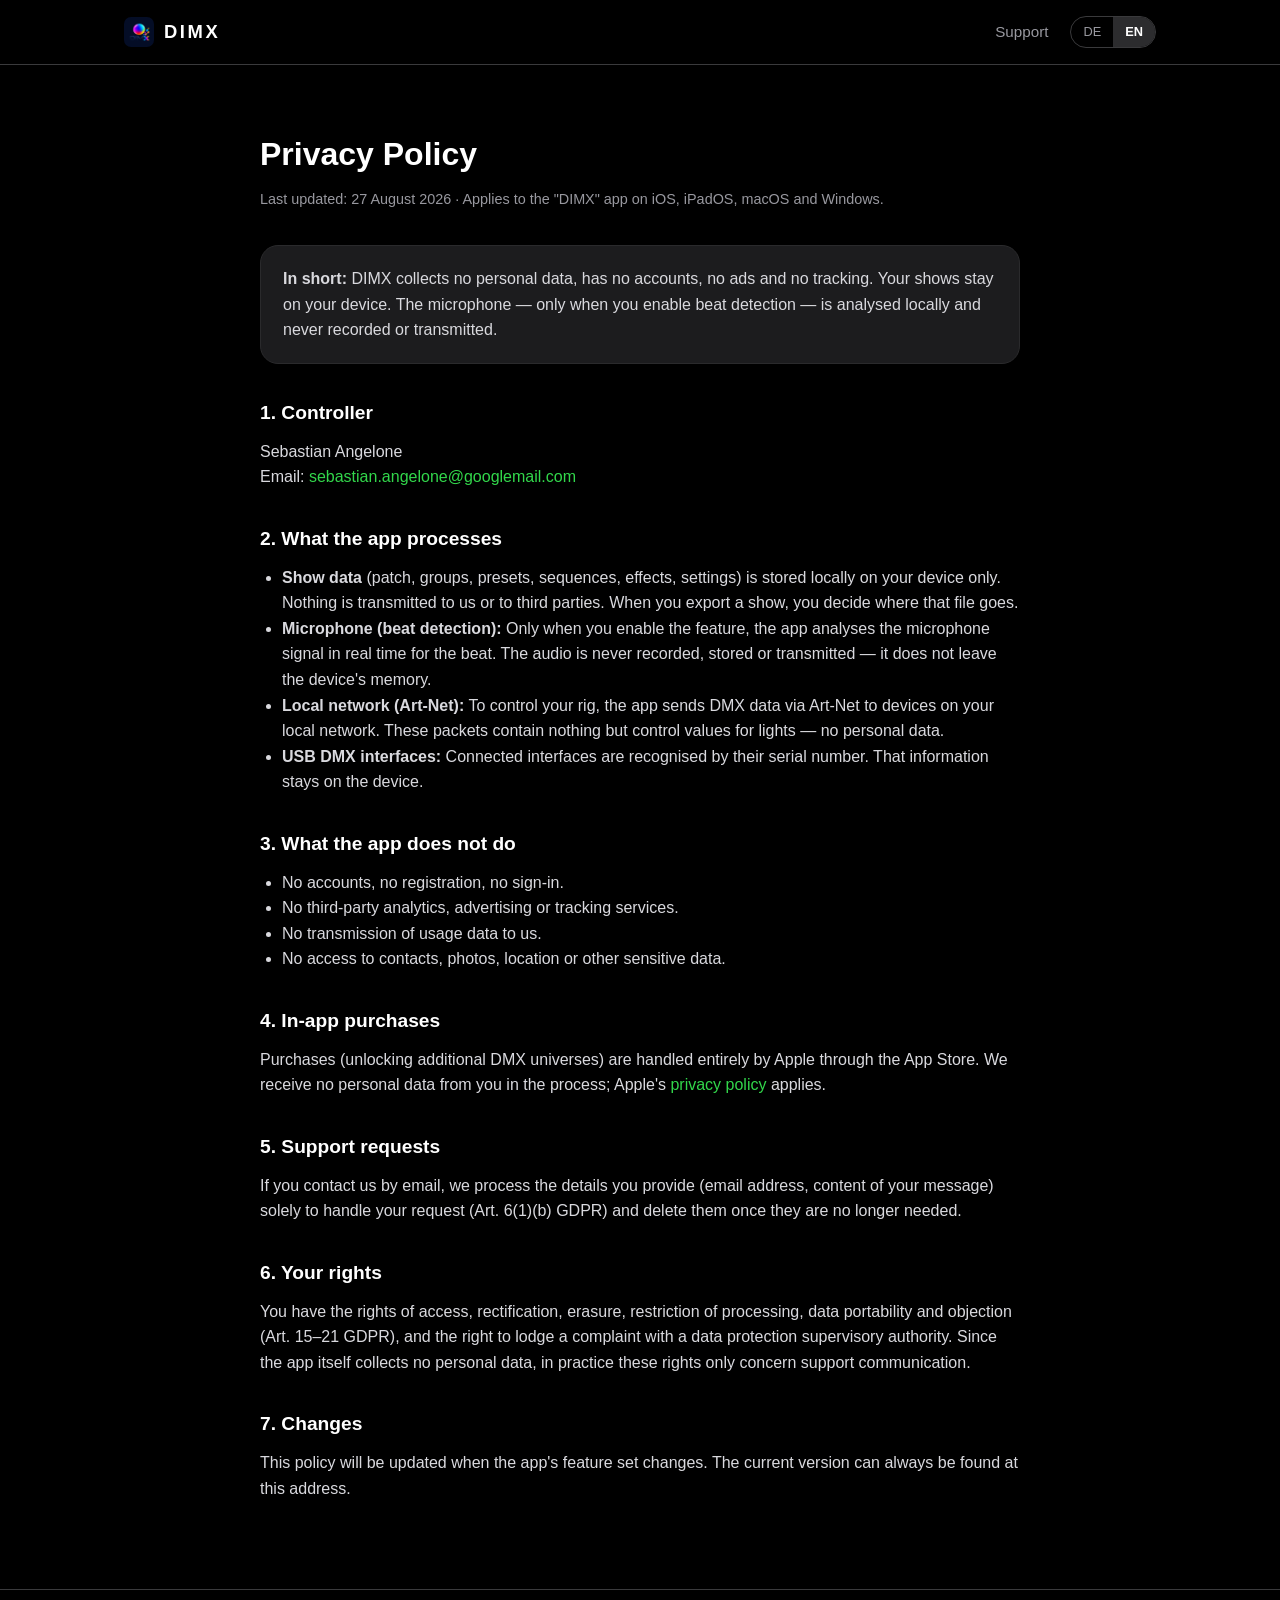
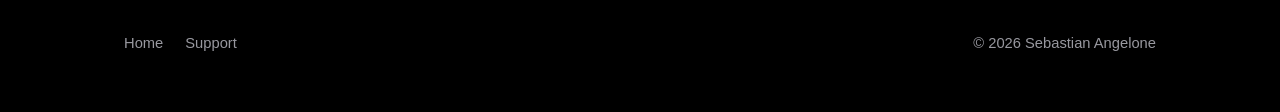
==== privacy.html @ 0f7cef09 "feat: DIMX marketing site with privacy policy and support page Bilingual (DE/EN) GitHub Pages site i" ====
<!DOCTYPE html>
<html lang="de" data-lang="de">
<head>
  <meta charset="utf-8">
  <meta name="viewport" content="width=device-width, initial-scale=1">
  <title>Datenschutz · Privacy — DIMX</title>
  <meta name="description" content="Datenschutzerklärung der DIMX App. Privacy policy of the DIMX app.">
  <link rel="icon" type="image/png" href="assets/icon.png">
  <link rel="stylesheet" href="style.css">
  <script src="lang.js"></script>
</head>
<body>

<header>
  <div class="wrap nav">
    <a class="brand" href="index.html"><img src="assets/icon.png" alt="DIMX icon">DIMX</a>
    <nav class="links">
      <a href="support.html">Support</a>
      <div class="lang-switch" role="group" aria-label="Language">
        <button type="button" data-lang="de" onclick="setLang('de')">DE</button>
        <button type="button" data-lang="en" onclick="setLang('en')">EN</button>
      </div>
    </nav>
  </div>
</header>

<main class="wrap legal">

  <!-- ── Deutsch ─────────────────────────────────────────── -->
  <div lang-de>
    <h1>Datenschutzerklärung</h1>
    <p class="updated">Stand: 27. August 2026 · Gilt für die App „DIMX" auf iOS, iPadOS, macOS und Windows.</p>

    <div class="box">
      <p><strong>Kurz gesagt:</strong> DIMX erhebt keine personenbezogenen Daten, legt keine Konten an,
      enthält keine Werbung und kein Tracking. Deine Shows bleiben auf deinem Gerät.
      Das Mikrofon wird — nur wenn du die Beat-Erkennung einschaltest — lokal ausgewertet
      und nie aufgezeichnet oder übertragen.</p>
    </div>

    <h2>1. Verantwortlicher</h2>
    <p>Sebastian Angelone<br>
    E-Mail: <a href="mailto:sebastian.angelone@googlemail.com">sebastian.angelone@googlemail.com</a></p>

    <h2>2. Welche Daten die App verarbeitet</h2>
    <ul>
      <li><strong>Show-Daten</strong> (Patch, Gruppen, Presets, Sequenzen, Effekte, Einstellungen):
      werden ausschließlich lokal auf deinem Gerät gespeichert. Es findet keine Übertragung an uns
      oder Dritte statt. Exportierst du eine Show, entscheidest du selbst, wohin die Datei geht.</li>
      <li><strong>Mikrofon (Beat-Erkennung):</strong> Nur wenn du die Funktion aktivierst, analysiert die
      App das Mikrofonsignal in Echtzeit auf den Takt. Das Audio wird dabei weder aufgezeichnet noch
      gespeichert noch übertragen — es verlässt den Arbeitsspeicher des Geräts nicht.</li>
      <li><strong>Lokales Netzwerk (Art-Net):</strong> Zum Steuern deiner Lichtanlage sendet die App
      DMX-Daten per Art-Net an Geräte in deinem lokalen Netzwerk. Diese Pakete enthalten
      ausschließlich Steuerwerte für Lampen, keine personenbezogenen Daten.</li>
      <li><strong>USB-DMX-Interfaces:</strong> Angeschlossene Interfaces werden anhand ihrer
      Seriennummer wiedererkannt. Diese Information bleibt auf dem Gerät.</li>
    </ul>

    <h2>3. Was die App nicht tut</h2>
    <ul>
      <li>Keine Konten, keine Registrierung, keine Anmeldung.</li>
      <li>Keine Analyse-, Werbe- oder Tracking-Dienste von Drittanbietern.</li>
      <li>Keine Übertragung von Nutzungsdaten an uns.</li>
      <li>Kein Zugriff auf Kontakte, Fotos, Standort oder andere sensible Daten.</li>
    </ul>

    <h2>4. In-App-Käufe</h2>
    <p>Käufe (Freischaltung weiterer DMX-Universen) werden vollständig von Apple über den App Store
    abgewickelt. Wir erhalten dabei keine personenbezogenen Daten von dir; es gilt die
    <a href="https://www.apple.com/legal/privacy/" rel="noopener">Datenschutzrichtlinie von Apple</a>.</p>

    <h2>5. Support-Anfragen</h2>
    <p>Wenn du uns per E-Mail kontaktierst, verarbeiten wir die von dir übermittelten Angaben
    (E-Mail-Adresse, Inhalt der Nachricht) ausschließlich zur Bearbeitung deiner Anfrage
    (Art. 6 Abs. 1 lit. b DSGVO) und löschen sie, sobald sie nicht mehr benötigt werden.</p>

    <h2>6. Deine Rechte</h2>
    <p>Dir stehen die Rechte auf Auskunft, Berichtigung, Löschung, Einschränkung der Verarbeitung,
    Datenübertragbarkeit und Widerspruch zu (Art. 15–21 DSGVO) sowie das Recht auf Beschwerde bei
    einer Datenschutz-Aufsichtsbehörde. Da die App selbst keine personenbezogenen Daten erhebt,
    betreffen diese Rechte in der Praxis nur die Support-Kommunikation.</p>

    <h2>7. Änderungen</h2>
    <p>Diese Erklärung wird angepasst, wenn sich der Funktionsumfang der App ändert. Die jeweils
    aktuelle Fassung findest du unter dieser Adresse.</p>
  </div>

  <!-- ── English ─────────────────────────────────────────── -->
  <div lang-en>
    <h1>Privacy Policy</h1>
    <p class="updated">Last updated: 27 August 2026 · Applies to the "DIMX" app on iOS, iPadOS, macOS and Windows.</p>

    <div class="box">
      <p><strong>In short:</strong> DIMX collects no personal data, has no accounts, no ads and no
      tracking. Your shows stay on your device. The microphone — only when you enable beat
      detection — is analysed locally and never recorded or transmitted.</p>
    </div>

    <h2>1. Controller</h2>
    <p>Sebastian Angelone<br>
    Email: <a href="mailto:sebastian.angelone@googlemail.com">sebastian.angelone@googlemail.com</a></p>

    <h2>2. What the app processes</h2>
    <ul>
      <li><strong>Show data</strong> (patch, groups, presets, sequences, effects, settings) is stored
      locally on your device only. Nothing is transmitted to us or to third parties. When you export
      a show, you decide where that file goes.</li>
      <li><strong>Microphone (beat detection):</strong> Only when you enable the feature, the app
      analyses the microphone signal in real time for the beat. The audio is never recorded, stored
      or transmitted — it does not leave the device's memory.</li>
      <li><strong>Local network (Art-Net):</strong> To control your rig, the app sends DMX data via
      Art-Net to devices on your local network. These packets contain nothing but control values for
      lights — no personal data.</li>
      <li><strong>USB DMX interfaces:</strong> Connected interfaces are recognised by their serial
      number. That information stays on the device.</li>
    </ul>

    <h2>3. What the app does not do</h2>
    <ul>
      <li>No accounts, no registration, no sign-in.</li>
      <li>No third-party analytics, advertising or tracking services.</li>
      <li>No transmission of usage data to us.</li>
      <li>No access to contacts, photos, location or other sensitive data.</li>
    </ul>

    <h2>4. In-app purchases</h2>
    <p>Purchases (unlocking additional DMX universes) are handled entirely by Apple through the
    App Store. We receive no personal data from you in the process; Apple's
    <a href="https://www.apple.com/legal/privacy/" rel="noopener">privacy policy</a> applies.</p>

    <h2>5. Support requests</h2>
    <p>If you contact us by email, we process the details you provide (email address, content of
    your message) solely to handle your request (Art. 6(1)(b) GDPR) and delete them once they are
    no longer needed.</p>

    <h2>6. Your rights</h2>
    <p>You have the rights of access, rectification, erasure, restriction of processing, data
    portability and objection (Art. 15–21 GDPR), and the right to lodge a complaint with a data
    protection supervisory authority. Since the app itself collects no personal data, in practice
    these rights only concern support communication.</p>

    <h2>7. Changes</h2>
    <p>This policy will be updated when the app's feature set changes. The current version can
    always be found at this address.</p>
  </div>

</main>

<footer>
  <div class="wrap">
    <div class="foot-links">
      <a href="index.html" lang-de>Startseite</a>
      <a href="index.html" lang-en>Home</a>
      <a href="support.html">Support</a>
    </div>
    <span class="copyright">© 2026 Sebastian Angelone</span>
  </div>
</footer>

</body>
</html>
---- style.css ----
/* DIMX site — the desk's own look: black stage, raised surfaces, green live. */

:root {
  --bg: #000000;
  --surface: #1c1c1e;
  --surface-raised: #2c2c2e;
  --hairline: #3a3a3c;
  --accent: #32d74b;
  --accent-dim: rgba(50, 215, 75, 0.14);
  --blue: #0a84ff;
  --danger: #ff453a;
  --text: #ffffff;
  --text-dim: #98989f;
  --radius: 18px;
  --maxw: 1080px;
}

* { margin: 0; padding: 0; box-sizing: border-box; }

html { scroll-behavior: smooth; }

body {
  background: var(--bg);
  color: var(--text);
  font-family: -apple-system, BlinkMacSystemFont, "Segoe UI", Roboto,
    "Helvetica Neue", Arial, sans-serif;
  line-height: 1.6;
  -webkit-font-smoothing: antialiased;
}

a { color: var(--accent); text-decoration: none; }
a:hover { text-decoration: underline; }

.wrap { max-width: var(--maxw); margin: 0 auto; padding: 0 24px; }

/* ── Header ─────────────────────────────────────────────── */

header {
  position: sticky;
  top: 0;
  z-index: 10;
  background: rgba(0, 0, 0, 0.82);
  backdrop-filter: blur(18px);
  -webkit-backdrop-filter: blur(18px);
  border-bottom: 1px solid var(--hairline);
}

.nav {
  display: flex;
  align-items: center;
  gap: 16px;
  height: 64px;
}

.nav .brand {
  display: flex;
  align-items: center;
  gap: 10px;
  font-weight: 700;
  font-size: 1.15rem;
  letter-spacing: 0.14em;
  color: var(--text);
}
.nav .brand:hover { text-decoration: none; }
.nav .brand img { width: 30px; height: 30px; border-radius: 7px; }

.nav .links {
  margin-left: auto;
  display: flex;
  align-items: center;
  gap: 22px;
  font-size: 0.95rem;
}
.nav .links a { color: var(--text-dim); }
.nav .links a:hover { color: var(--text); text-decoration: none; }

.lang-switch {
  display: flex;
  border: 1px solid var(--hairline);
  border-radius: 999px;
  overflow: hidden;
  font-size: 0.8rem;
}
.lang-switch button {
  background: none;
  border: none;
  color: var(--text-dim);
  padding: 5px 12px;
  cursor: pointer;
  font: inherit;
  font-size: 0.8rem;
}
.lang-switch button.active {
  background: var(--surface-raised);
  color: var(--text);
  font-weight: 600;
}

/* ── Language toggle ────────────────────────────────────── */

[lang-de], [lang-en] { display: none; }
html[data-lang="de"] [lang-de] { display: revert; }
html[data-lang="en"] [lang-en] { display: revert; }

/* ── Hero ───────────────────────────────────────────────── */

.hero {
  position: relative;
  padding: 88px 0 64px;
  overflow: hidden;
}

.hero::before {
  content: "";
  position: absolute;
  inset: -40% -20% auto;
  height: 120%;
  background:
    radial-gradient(560px 420px at 18% 18%, rgba(10, 132, 255, 0.16), transparent 68%),
    radial-gradient(640px 480px at 82% 8%, rgba(50, 215, 75, 0.13), transparent 68%),
    radial-gradient(460px 380px at 55% 90%, rgba(191, 90, 242, 0.10), transparent 70%);
  pointer-events: none;
}

.hero .wrap {
  position: relative;
  display: grid;
  grid-template-columns: 1.15fr 0.85fr;
  gap: 48px;
  align-items: center;
}

.hero .copy h1 {
  font-size: clamp(2.3rem, 5vw, 3.4rem);
  line-height: 1.12;
  font-weight: 800;
  letter-spacing: -0.02em;
}

.hero .copy h1 em {
  font-style: normal;
  color: var(--accent);
}

.hero .copy p.lead {
  margin-top: 18px;
  font-size: 1.15rem;
  color: var(--text-dim);
  max-width: 34em;
}

.hero .badges {
  margin-top: 30px;
  display: flex;
  flex-wrap: wrap;
  gap: 12px;
  align-items: center;
}

.badge-soon {
  display: inline-flex;
  align-items: center;
  gap: 8px;
  border: 1px solid var(--hairline);
  background: var(--surface);
  color: var(--text-dim);
  border-radius: 999px;
  padding: 9px 18px;
  font-size: 0.9rem;
}
.badge-soon .dot {
  width: 8px;
  height: 8px;
  border-radius: 50%;
  background: var(--accent);
  box-shadow: 0 0 10px var(--accent);
}

.hero .phone {
  justify-self: center;
  width: min(300px, 80%);
  border-radius: 38px;
  border: 1px solid var(--hairline);
  box-shadow:
    0 0 0 10px #0d0d0f,
    0 0 0 11px var(--hairline),
    0 34px 80px rgba(0, 0, 0, 0.8),
    0 0 120px rgba(50, 215, 75, 0.08);
  overflow: hidden;
}
.hero .phone img { display: block; width: 100%; }

/* ── Sections ───────────────────────────────────────────── */

section { padding: 72px 0; }
section.alt { background: #0b0b0d; border-block: 1px solid #151517; }

.section-head { max-width: 640px; margin-bottom: 44px; }
.section-head h2 {
  font-size: clamp(1.6rem, 3.4vw, 2.2rem);
  font-weight: 750;
  letter-spacing: -0.01em;
}
.section-head p { margin-top: 10px; color: var(--text-dim); }

/* Features */

.grid {
  display: grid;
  grid-template-columns: repeat(auto-fit, minmax(240px, 1fr));
  gap: 18px;
}

.card {
  background: var(--surface);
  border: 1px solid #2a2a2c;
  border-radius: var(--radius);
  padding: 24px 22px;
}
.card .ico {
  width: 42px;
  height: 42px;
  border-radius: 12px;
  display: grid;
  place-items: center;
  background: var(--surface-raised);
  margin-bottom: 16px;
  font-size: 1.2rem;
}
.card .ico svg { width: 22px; height: 22px; }
.card h3 { font-size: 1.05rem; margin-bottom: 6px; }
.card p { color: var(--text-dim); font-size: 0.95rem; }

/* Screens */

.screens {
  display: grid;
  grid-template-columns: repeat(3, 1fr);
  gap: 26px;
  align-items: start;
}
.screens figure { text-align: center; }
.screens img {
  width: 100%;
  border-radius: 26px;
  border: 1px solid var(--hairline);
  box-shadow: 0 20px 60px rgba(0, 0, 0, 0.65);
}
.screens figcaption {
  margin-top: 14px;
  color: var(--text-dim);
  font-size: 0.92rem;
}

.ipad-shot { margin-top: 40px; text-align: center; }
.ipad-shot img {
  width: min(760px, 100%);
  border-radius: 22px;
  border: 1px solid var(--hairline);
  box-shadow: 0 24px 70px rgba(0, 0, 0, 0.7);
}
.ipad-shot figcaption { margin-top: 14px; color: var(--text-dim); font-size: 0.92rem; }

/* Pricing */

.tiers {
  display: grid;
  grid-template-columns: repeat(auto-fit, minmax(190px, 1fr));
  gap: 18px;
}

.tier {
  background: var(--surface);
  border: 1px solid #2a2a2c;
  border-radius: var(--radius);
  padding: 26px 22px;
  display: flex;
  flex-direction: column;
  gap: 4px;
}
.tier.free { border-color: var(--hairline); }
.tier.hot { border-color: var(--accent); background: linear-gradient(180deg, var(--accent-dim), var(--surface) 55%); }
.tier .name { font-weight: 650; }
.tier .price { font-size: 1.7rem; font-weight: 800; margin: 6px 0 2px; }
.tier .price small { font-size: 0.85rem; color: var(--text-dim); font-weight: 500; }
.tier .desc { color: var(--text-dim); font-size: 0.9rem; }
.tier .tag {
  align-self: flex-start;
  font-size: 0.72rem;
  letter-spacing: 0.08em;
  text-transform: uppercase;
  color: var(--accent);
  background: var(--accent-dim);
  border-radius: 999px;
  padding: 3px 10px;
  margin-bottom: 8px;
}

.pricing-note { margin-top: 22px; color: var(--text-dim); font-size: 0.9rem; }

/* ── Footer ─────────────────────────────────────────────── */

footer {
  border-top: 1px solid var(--hairline);
  padding: 42px 0 56px;
  color: var(--text-dim);
  font-size: 0.92rem;
}
footer .wrap {
  display: flex;
  flex-wrap: wrap;
  gap: 18px 34px;
  align-items: center;
}
footer .foot-links { display: flex; flex-wrap: wrap; gap: 22px; }
footer a { color: var(--text-dim); }
footer a:hover { color: var(--text); }
footer .copyright { margin-left: auto; }

/* ── Legal pages ────────────────────────────────────────── */

.legal { padding: 64px 0 88px; max-width: 760px; }
.legal h1 { font-size: 2rem; margin-bottom: 8px; }
.legal .updated { color: var(--text-dim); font-size: 0.9rem; margin-bottom: 34px; }
.legal h2 { font-size: 1.2rem; margin: 34px 0 10px; }
.legal p, .legal li { color: #d9d9de; }
.legal ul { padding-left: 22px; margin: 10px 0; }
.legal .box {
  background: var(--surface);
  border: 1px solid #2a2a2c;
  border-radius: var(--radius);
  padding: 20px 22px;
  margin: 18px 0;
}

/* ── Responsive ─────────────────────────────────────────── */

@media (max-width: 860px) {
  .hero .wrap { grid-template-columns: 1fr; text-align: center; }
  .hero .copy p.lead { margin-inline: auto; }
  .hero .badges { justify-content: center; }
  .hero .phone { width: min(260px, 72%); }
  .screens { grid-template-columns: 1fr; max-width: 340px; margin: 0 auto; }
  .nav .links { gap: 14px; font-size: 0.88rem; }
  .nav .links a.hide-sm { display: none; }
  footer .copyright { margin-left: 0; }
}
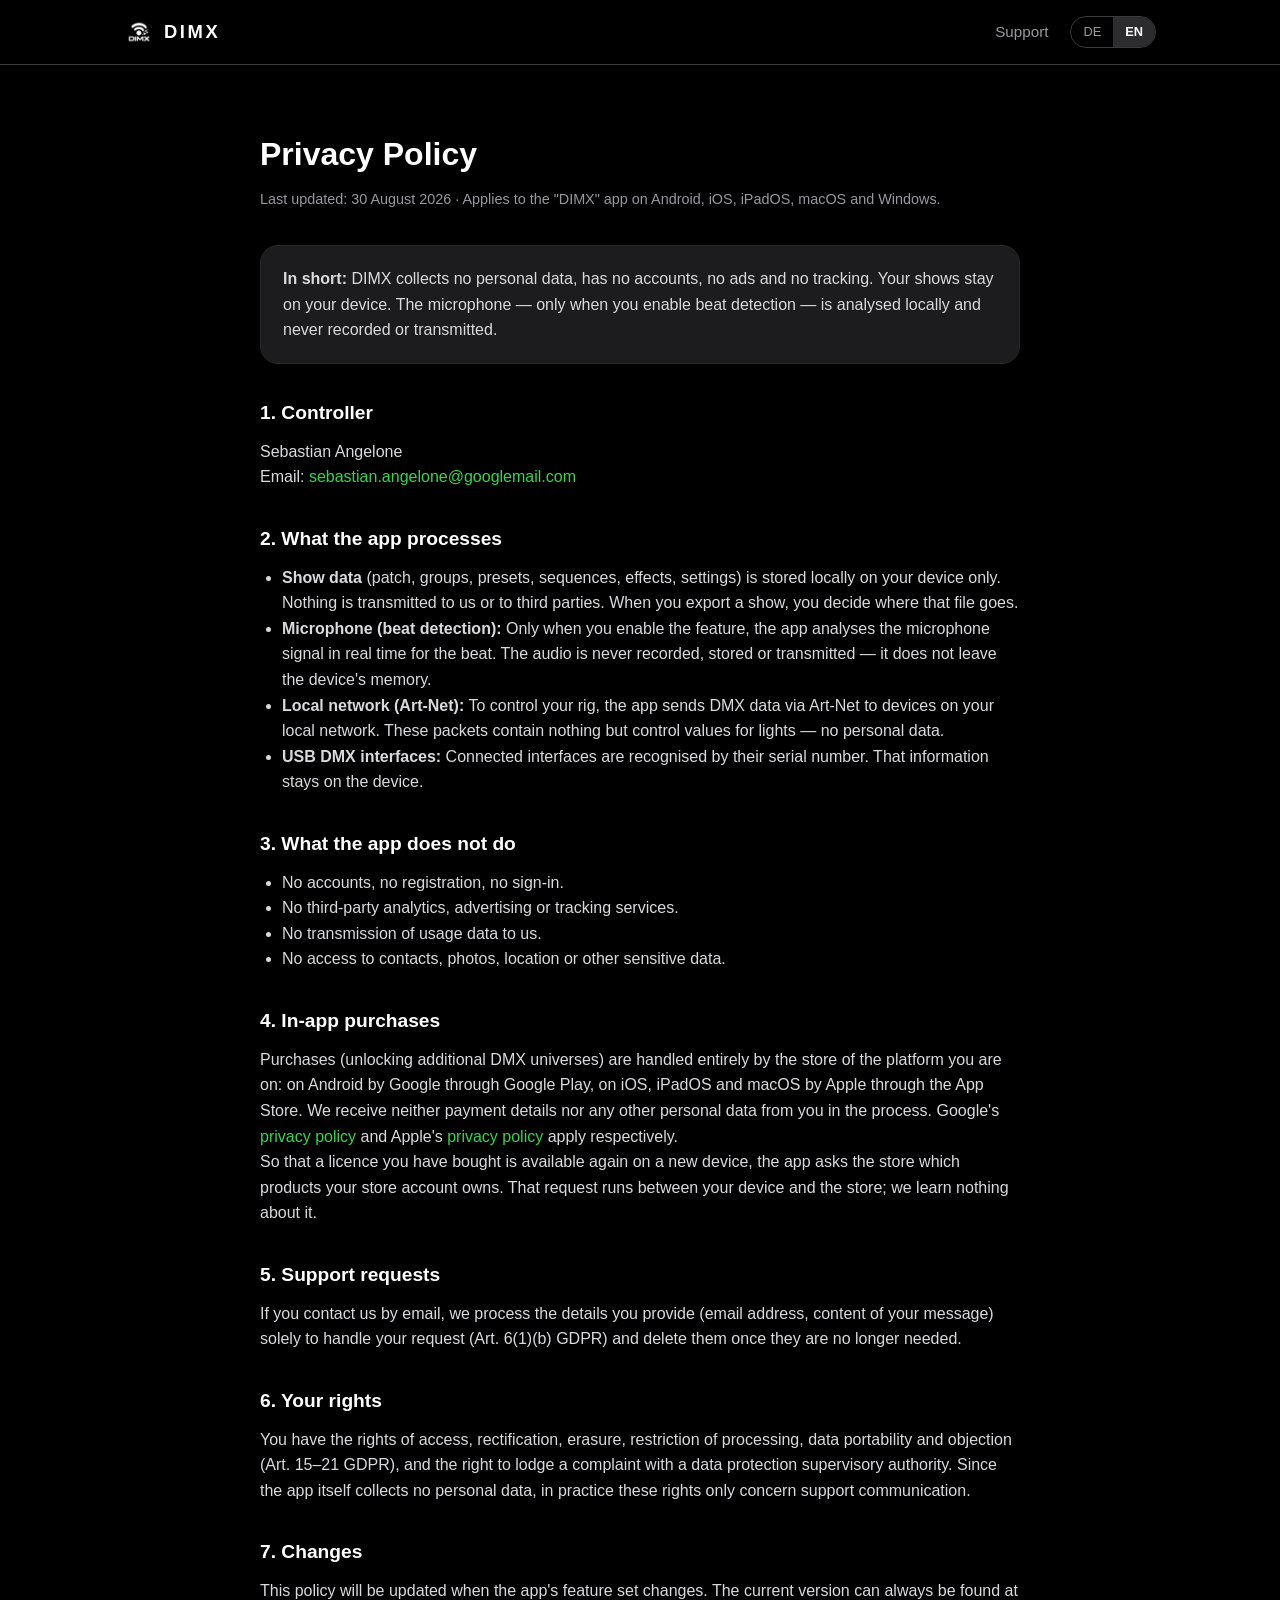
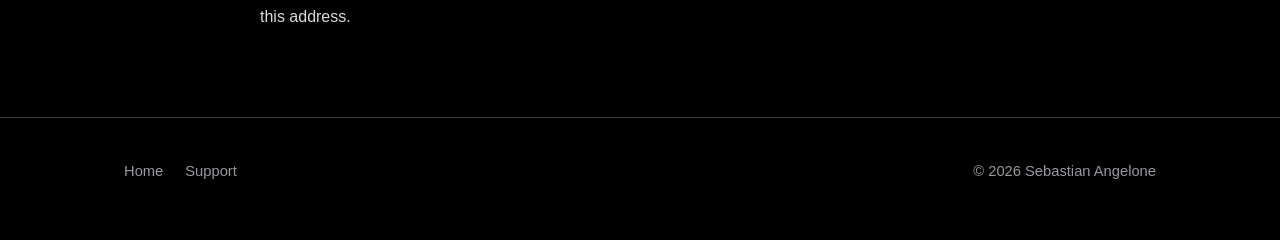
==== commit b981014a: "docs: the policy learns that Android exists, and who takes the money Android was missing from the sc" ====
--- a/privacy.html
+++ b/privacy.html
@@ -6,8 +6,8 @@
   <title>Datenschutz · Privacy — DIMX</title>
   <meta name="description" content="Datenschutzerklärung der DIMX App. Privacy policy of the DIMX app.">
   <link rel="icon" type="image/png" href="assets/icon.png">
-  <link rel="stylesheet" href="style.css">
-  <script src="lang.js"></script>
+  <link rel="stylesheet" href="style.css?v=3">
+  <script src="lang.js?v=3"></script>
 </head>
 <body>
 
@@ -29,7 +29,7 @@
   <!-- ── Deutsch ─────────────────────────────────────────── -->
   <div lang-de>
     <h1>Datenschutzerklärung</h1>
-    <p class="updated">Stand: 27. August 2026 · Gilt für die App „DIMX" auf iOS, iPadOS, macOS und Windows.</p>
+    <p class="updated">Stand: 30. August 2026 · Gilt für die App „DIMX" auf Android, iOS, iPadOS, macOS und Windows.</p>
 
     <div class="box">
       <p><strong>Kurz gesagt:</strong> DIMX erhebt keine personenbezogenen Daten, legt keine Konten an,
@@ -66,9 +66,17 @@
     </ul>
 
     <h2>4. In-App-Käufe</h2>
-    <p>Käufe (Freischaltung weiterer DMX-Universen) werden vollständig von Apple über den App Store
-    abgewickelt. Wir erhalten dabei keine personenbezogenen Daten von dir; es gilt die
+    <p>Käufe (Freischaltung weiterer DMX-Universen) werden vollständig vom Store der jeweiligen
+    Plattform abgewickelt: auf Android von Google über Google Play, auf iOS, iPadOS und macOS von
+    Apple über den App Store. Wir erhalten dabei weder Zahlungsdaten noch andere personenbezogene
+    Daten von dir. Es gelten die
+    <a href="https://policies.google.com/privacy" rel="noopener">Datenschutzerklärung von Google</a>
+    bzw. die
     <a href="https://www.apple.com/legal/privacy/" rel="noopener">Datenschutzrichtlinie von Apple</a>.</p>
+
+    <p>Damit eine einmal gekaufte Lizenz auf einem neuen Gerät wieder zur Verfügung steht, fragt die
+    App beim Store nach, welche Produkte dein Store-Konto besitzt. Diese Abfrage läuft zwischen
+    deinem Gerät und dem Store; wir erfahren davon nichts.</p>
 
     <h2>5. Support-Anfragen</h2>
     <p>Wenn du uns per E-Mail kontaktierst, verarbeiten wir die von dir übermittelten Angaben
@@ -89,7 +97,7 @@
   <!-- ── English ─────────────────────────────────────────── -->
   <div lang-en>
     <h1>Privacy Policy</h1>
-    <p class="updated">Last updated: 27 August 2026 · Applies to the "DIMX" app on iOS, iPadOS, macOS and Windows.</p>
+    <p class="updated">Last updated: 30 August 2026 &middot; Applies to the "DIMX" app on Android, iOS, iPadOS, macOS and Windows.</p>
 
     <div class="box">
       <p><strong>In short:</strong> DIMX collects no personal data, has no accounts, no ads and no
@@ -125,9 +133,17 @@
     </ul>
 
     <h2>4. In-app purchases</h2>
-    <p>Purchases (unlocking additional DMX universes) are handled entirely by Apple through the
-    App Store. We receive no personal data from you in the process; Apple's
-    <a href="https://www.apple.com/legal/privacy/" rel="noopener">privacy policy</a> applies.</p>
+    <p>Purchases (unlocking additional DMX universes) are handled entirely by the store of the
+    platform you are on: on Android by Google through Google Play, on iOS, iPadOS and macOS by
+    Apple through the App Store. We receive neither payment details nor any other personal data
+    from you in the process. Google's
+    <a href="https://policies.google.com/privacy" rel="noopener">privacy policy</a> and Apple's
+    <a href="https://www.apple.com/legal/privacy/" rel="noopener">privacy policy</a> apply
+    respectively.</p>
+
+    <p>So that a licence you have bought is available again on a new device, the app asks the store
+    which products your store account owns. That request runs between your device and the store; we
+    learn nothing about it.</p>
 
     <h2>5. Support requests</h2>
     <p>If you contact us by email, we process the details you provide (email address, content of
--- a/style.css
+++ b/style.css
@@ -17,6 +17,10 @@
 
 * { margin: 0; padding: 0; box-sizing: border-box; }
 
+/* The width/height attributes on every img reserve layout space; without
+   this rule they would also freeze the height and distort the picture. */
+img { max-width: 100%; height: auto; }
+
 html { scroll-behavior: smooth; }
 
 body {
@@ -188,7 +192,7 @@
     0 0 120px rgba(50, 215, 75, 0.08);
   overflow: hidden;
 }
-.hero .phone img { display: block; width: 100%; }
+.hero .phone img { display: block; width: 100%; height: auto; }
 
 /* ── Sections ───────────────────────────────────────────── */
 
@@ -242,6 +246,7 @@
 .screens figure { text-align: center; }
 .screens img {
   width: 100%;
+  height: auto;
   border-radius: 26px;
   border: 1px solid var(--hairline);
   box-shadow: 0 20px 60px rgba(0, 0, 0, 0.65);
@@ -255,6 +260,7 @@
 .ipad-shot { margin-top: 40px; text-align: center; }
 .ipad-shot img {
   width: min(760px, 100%);
+  height: auto;
   border-radius: 22px;
   border: 1px solid var(--hairline);
   box-shadow: 0 24px 70px rgba(0, 0, 0, 0.7);
@@ -336,12 +342,23 @@
 /* ── Responsive ─────────────────────────────────────────── */
 
 @media (max-width: 860px) {
-  .hero .wrap { grid-template-columns: 1fr; text-align: center; }
+  .hero { padding: 48px 0 40px; }
+  .hero .wrap { grid-template-columns: 1fr; gap: 40px; text-align: center; }
   .hero .copy p.lead { margin-inline: auto; }
   .hero .badges { justify-content: center; }
-  .hero .phone { width: min(260px, 72%); }
-  .screens { grid-template-columns: 1fr; max-width: 340px; margin: 0 auto; }
-  .nav .links { gap: 14px; font-size: 0.88rem; }
-  .nav .links a.hide-sm { display: none; }
+  .hero .phone { width: min(250px, 68%); }
+  section { padding: 52px 0; }
+  .screens { grid-template-columns: 1fr; gap: 34px; max-width: 300px; margin: 0 auto; }
+  .nav { gap: 10px; }
+  .nav .links { gap: 12px; font-size: 0.88rem; }
+  html[data-lang="de"] .nav .links a.hide-sm,
+  html[data-lang="en"] .nav .links a.hide-sm { display: none; }
+  .tiers { grid-template-columns: 1fr 1fr; }
   footer .copyright { margin-left: 0; }
 }
+
+@media (max-width: 420px) {
+  .wrap { padding: 0 18px; }
+  .nav .brand { letter-spacing: 0.08em; }
+  .tiers { grid-template-columns: 1fr; }
+}
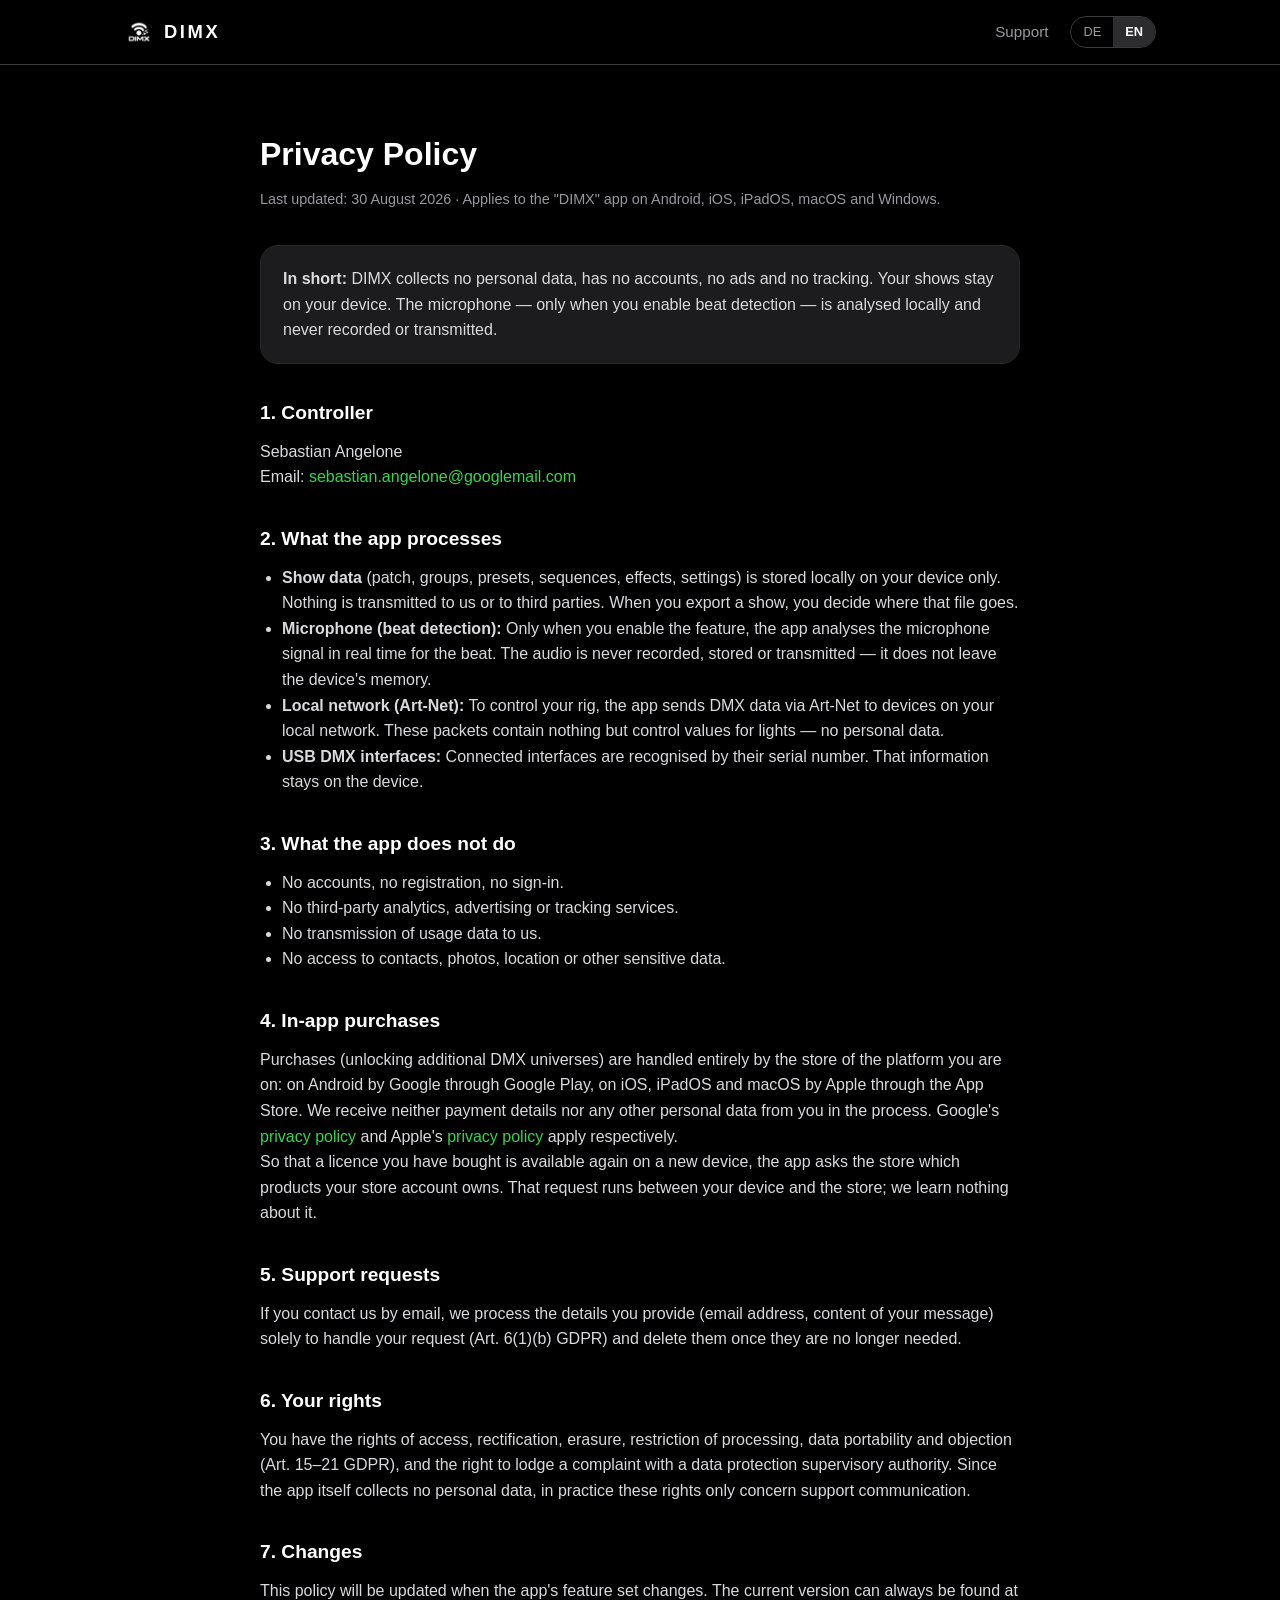
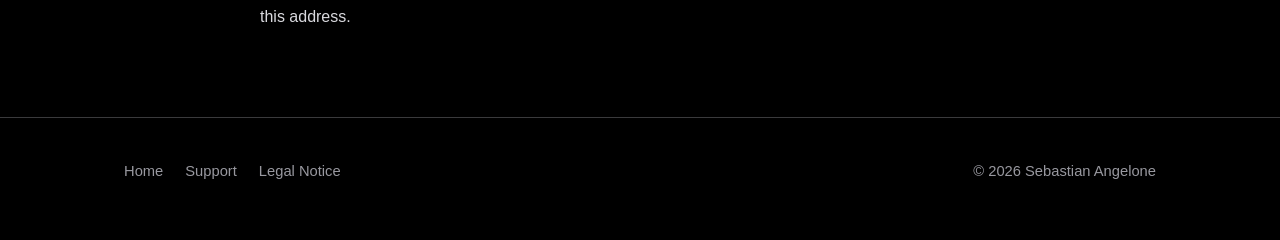
==== commit 74028498: "feat: an Impressum, reachable from every page Selling licences from Germany carries an Anbieterkennz" ====
--- a/privacy.html
+++ b/privacy.html
@@ -169,6 +169,8 @@
       <a href="index.html" lang-de>Startseite</a>
       <a href="index.html" lang-en>Home</a>
       <a href="support.html">Support</a>
+      <a href="impressum.html" lang-de>Impressum</a>
+      <a href="impressum.html" lang-en>Legal Notice</a>
     </div>
     <span class="copyright">© 2026 Sebastian Angelone</span>
   </div>
